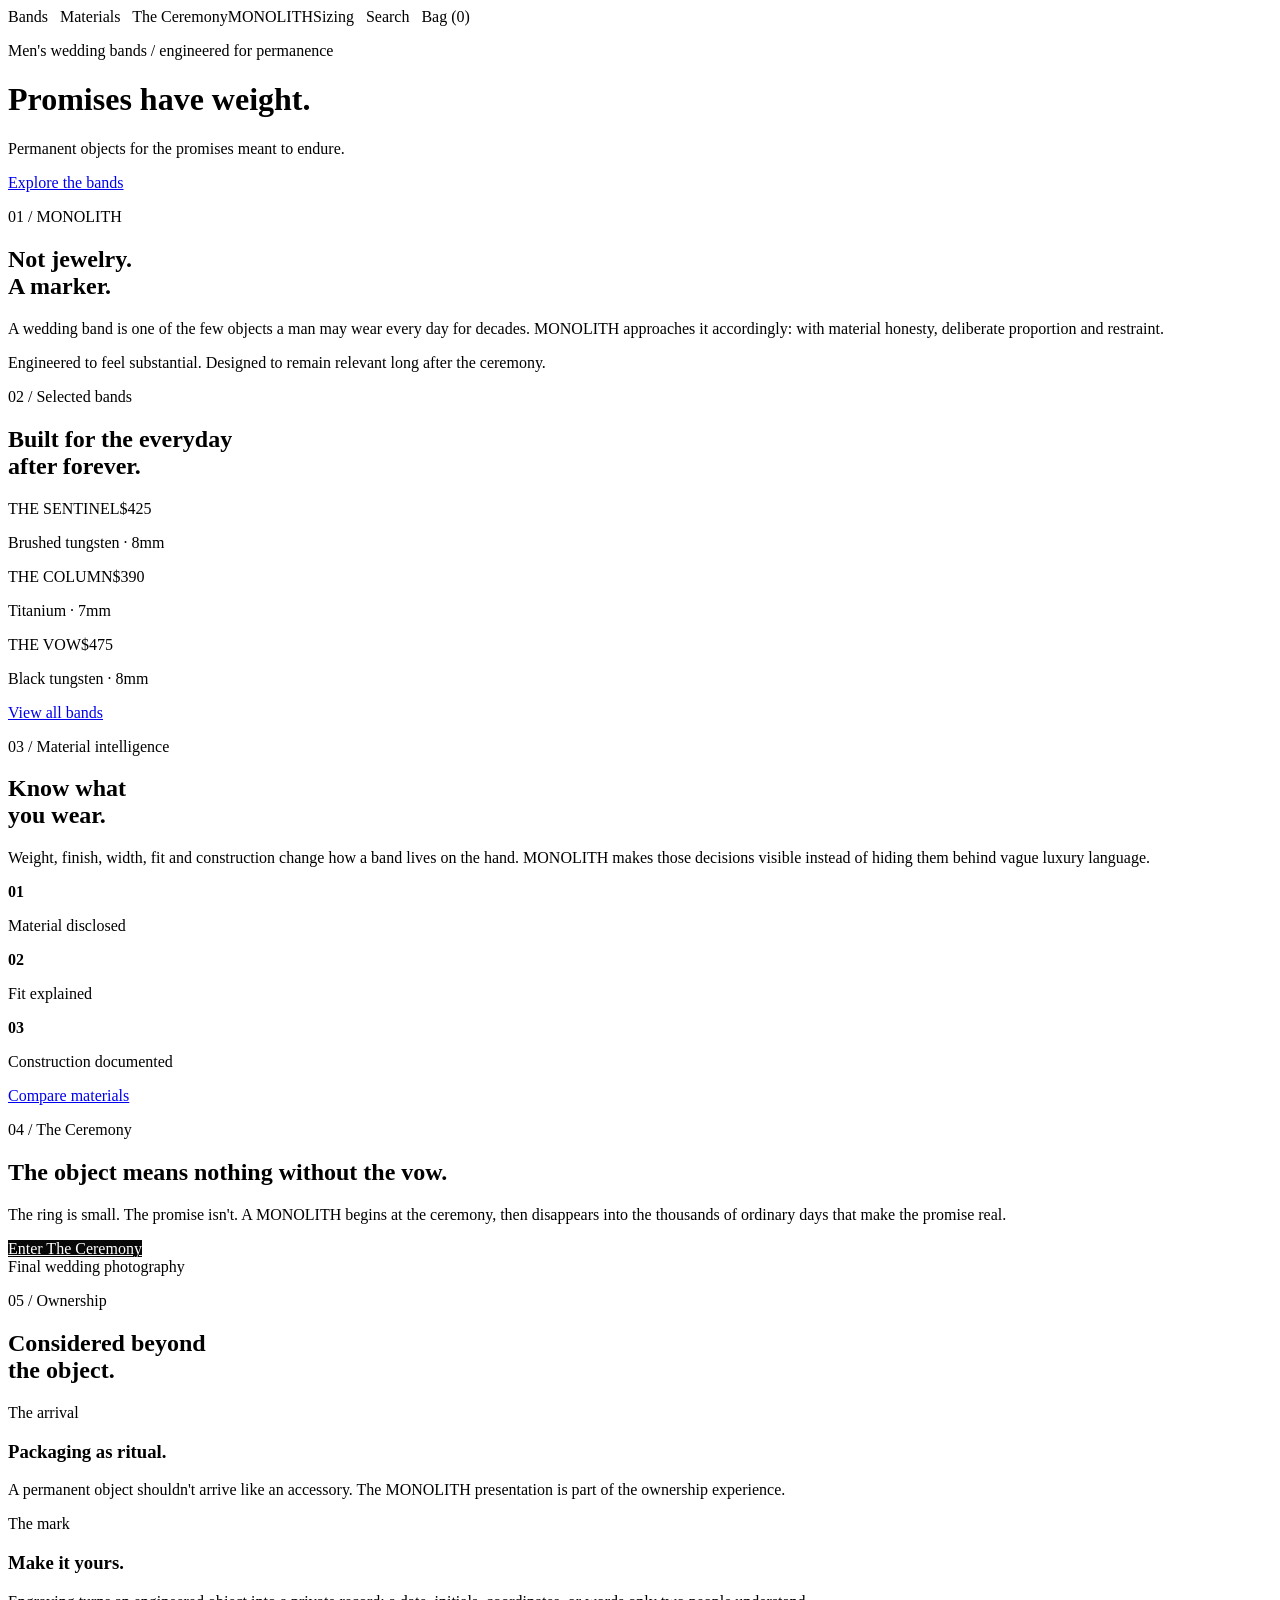
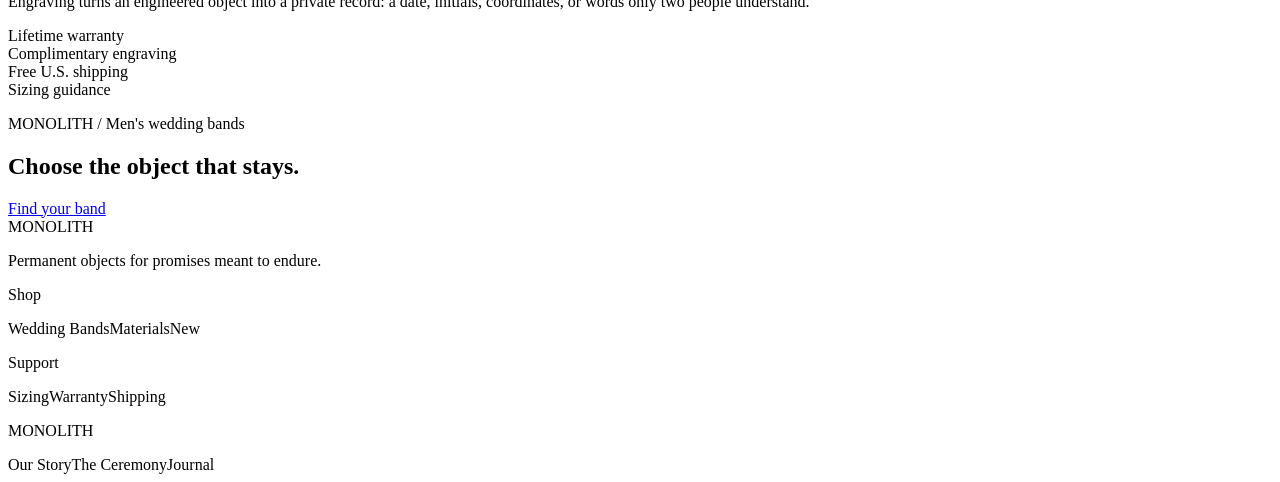
==== index.html @ 9ef0739a "Initialize MONOLITH homepage prototype" ====
<!doctype html><html><head><meta charset="utf-8"><meta name="viewport" content="width=device-width"><title>MONOLITH — Homepage v1</title><link rel="stylesheet" href="style.css"></head><body>
<nav class="nav"><span class="micro">Bands &nbsp; Materials &nbsp; The Ceremony</span><span class="brand">MONOLITH</span><span class="micro">Sizing &nbsp; Search &nbsp; Bag (0)</span></nav>
<header class="hero"><div class="shell"><p class="micro">Men's wedding bands / engineered for permanence</p><h1>Promises have weight.</h1><p class="muted">Permanent objects for the promises meant to endure.</p><a class="btn" href="#bands">Explore the bands</a></div></header>
<section class="section"><div class="shell two"><div><p class="micro">01 / MONOLITH</p><h2>Not jewelry.<br>A marker.</h2></div><div><p class="muted">A wedding band is one of the few objects a man may wear every day for decades. MONOLITH approaches it accordingly: with material honesty, deliberate proportion and restraint.</p><p class="muted">Engineered to feel substantial. Designed to remain relevant long after the ceremony.</p></div></div></section>
<section class="section" id="bands"><div class="shell"><p class="micro">02 / Selected bands</p><h2>Built for the everyday<br>after forever.</h2><div class="products"><article class="product"><div class="pic"><div class="ring" style="border-color:#56595a"></div></div><div class="meta"><span>THE SENTINEL</span><span>$425</span></div><p class="micro">Brushed tungsten · 8mm</p></article><article class="product"><div class="pic"><div class="ring" style="border-color:#777b7c"></div></div><div class="meta"><span>THE COLUMN</span><span>$390</span></div><p class="micro">Titanium · 7mm</p></article><article class="product"><div class="pic"><div class="ring" style="border-color:#292b2c"></div></div><div class="meta"><span>THE VOW</span><span>$475</span></div><p class="micro">Black tungsten · 8mm</p></article></div><a class="btn" href="#">View all bands</a></div></section>
<section class="section material"><div class="shell"><p class="micro">03 / Material intelligence</p><h2>Know what<br>you wear.</h2><p class="muted">Weight, finish, width, fit and construction change how a band lives on the hand. MONOLITH makes those decisions visible instead of hiding them behind vague luxury language.</p><div class="stats"><div class="stat"><strong>01</strong><p class="micro">Material disclosed</p></div><div class="stat"><strong>02</strong><p class="micro">Fit explained</p></div><div class="stat"><strong>03</strong><p class="micro">Construction documented</p></div></div><a class="btn" href="#">Compare materials</a></div></section>
<section class="section ceremony"><div class="shell ceremony-grid"><div><p class="micro">04 / The Ceremony</p><h2>The object means nothing without the vow.</h2><p class="muted">The ring is small. The promise isn't. A MONOLITH begins at the ceremony, then disappears into the thousands of ordinary days that make the promise real.</p><a class="btn" style="background:#080808;color:#fff" href="#">Enter The Ceremony</a></div><div class="ceremony-image"><span class="micro">Final wedding photography</span></div></div></section>
<section class="section"><div class="shell"><p class="micro">05 / Ownership</p><h2>Considered beyond<br>the object.</h2><div class="experience"><div class="exp"><p class="micro">The arrival</p><h3>Packaging as ritual.</h3><p class="muted">A permanent object shouldn't arrive like an accessory. The MONOLITH presentation is part of the ownership experience.</p></div><div class="exp"><p class="micro">The mark</p><h3>Make it yours.</h3><p class="muted">Engraving turns an engineered object into a private record: a date, initials, coordinates, or words only two people understand.</p></div></div></div></section>
<div class="trust"><div class="micro">Lifetime warranty</div><div class="micro">Complimentary engraving</div><div class="micro">Free U.S. shipping</div><div class="micro">Sizing guidance</div></div>
<section class="final"><div class="shell"><p class="micro">MONOLITH / Men's wedding bands</p><h2>Choose the object that stays.</h2><a class="btn" href="#">Find your band</a></div></section>
<footer class="footer"><div class="shell footergrid"><div><div class="brand">MONOLITH</div><p class="muted">Permanent objects for promises meant to endure.</p></div><div><p class="micro">Shop</p><a>Wedding Bands</a><a>Materials</a><a>New</a></div><div><p class="micro">Support</p><a>Sizing</a><a>Warranty</a><a>Shipping</a></div><div><p class="micro">MONOLITH</p><a>Our Story</a><a>The Ceremony</a><a>Journal</a></div></div></footer></body></html>
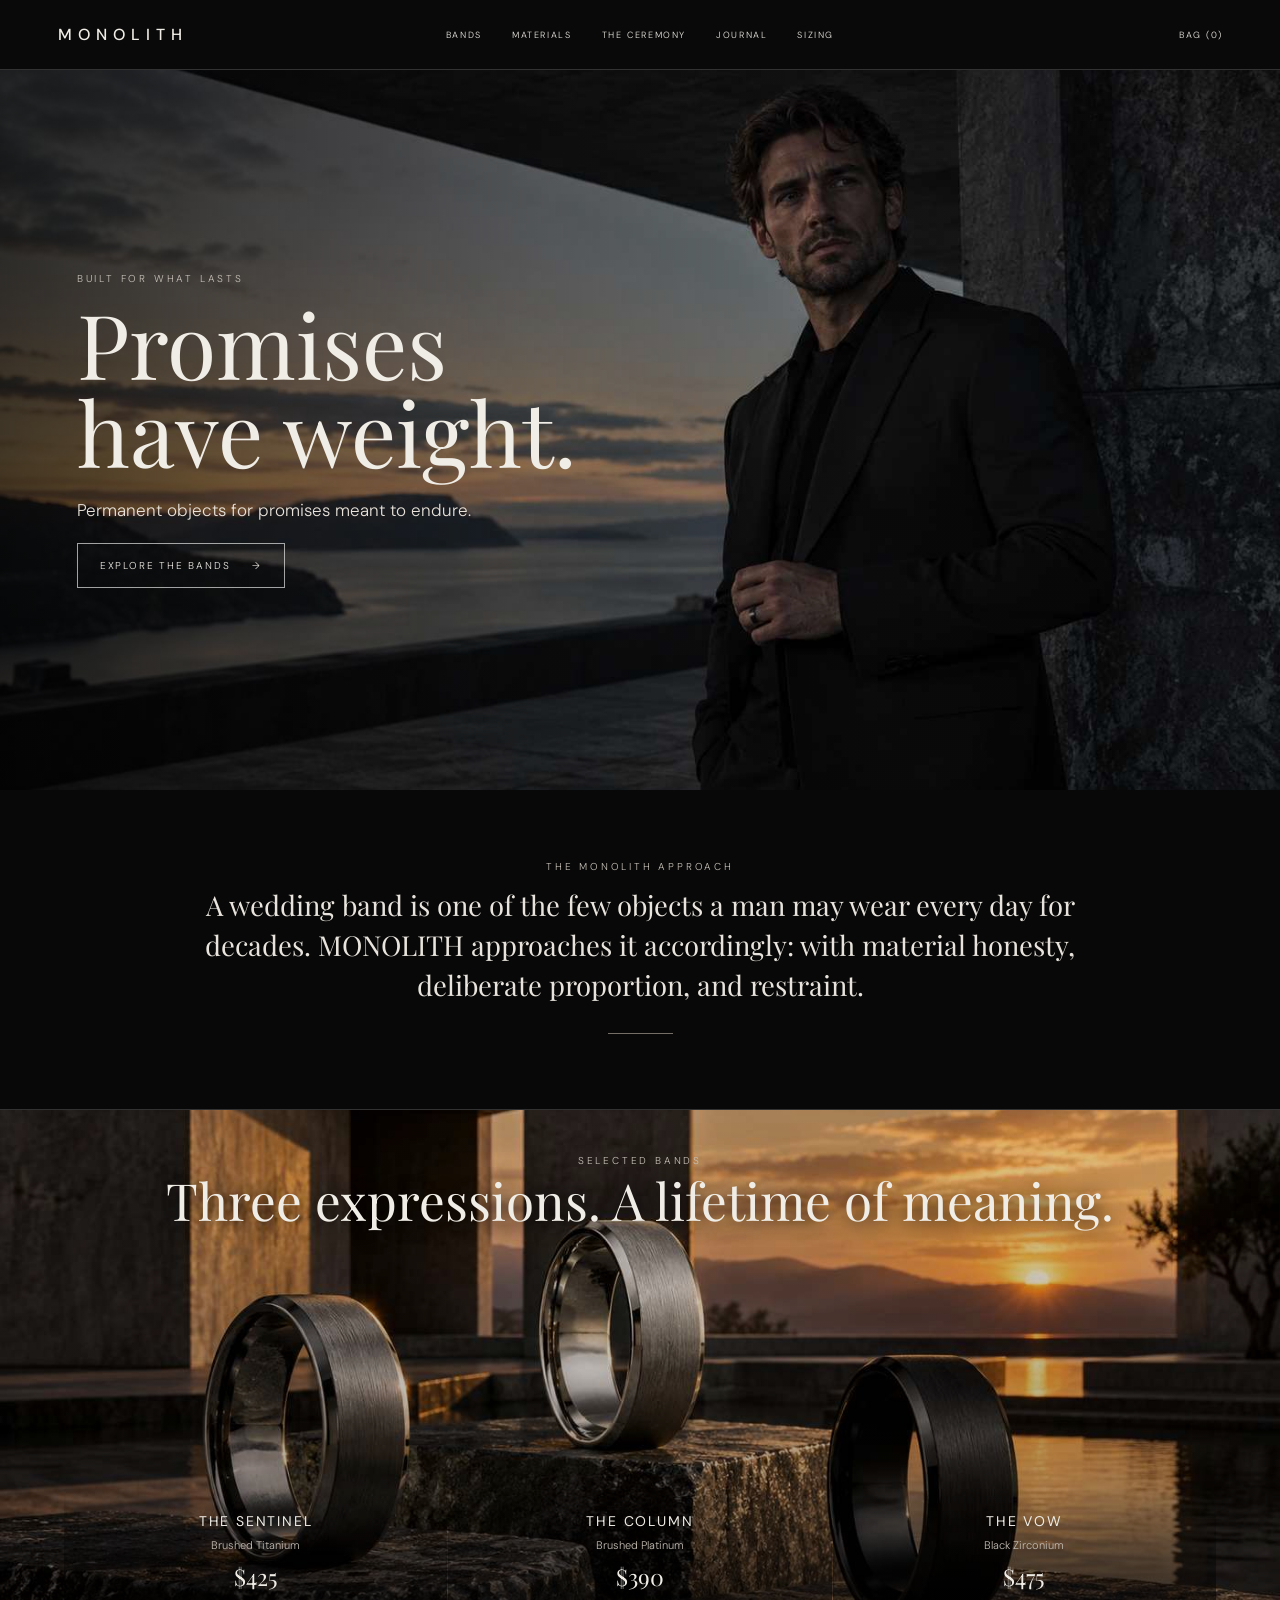
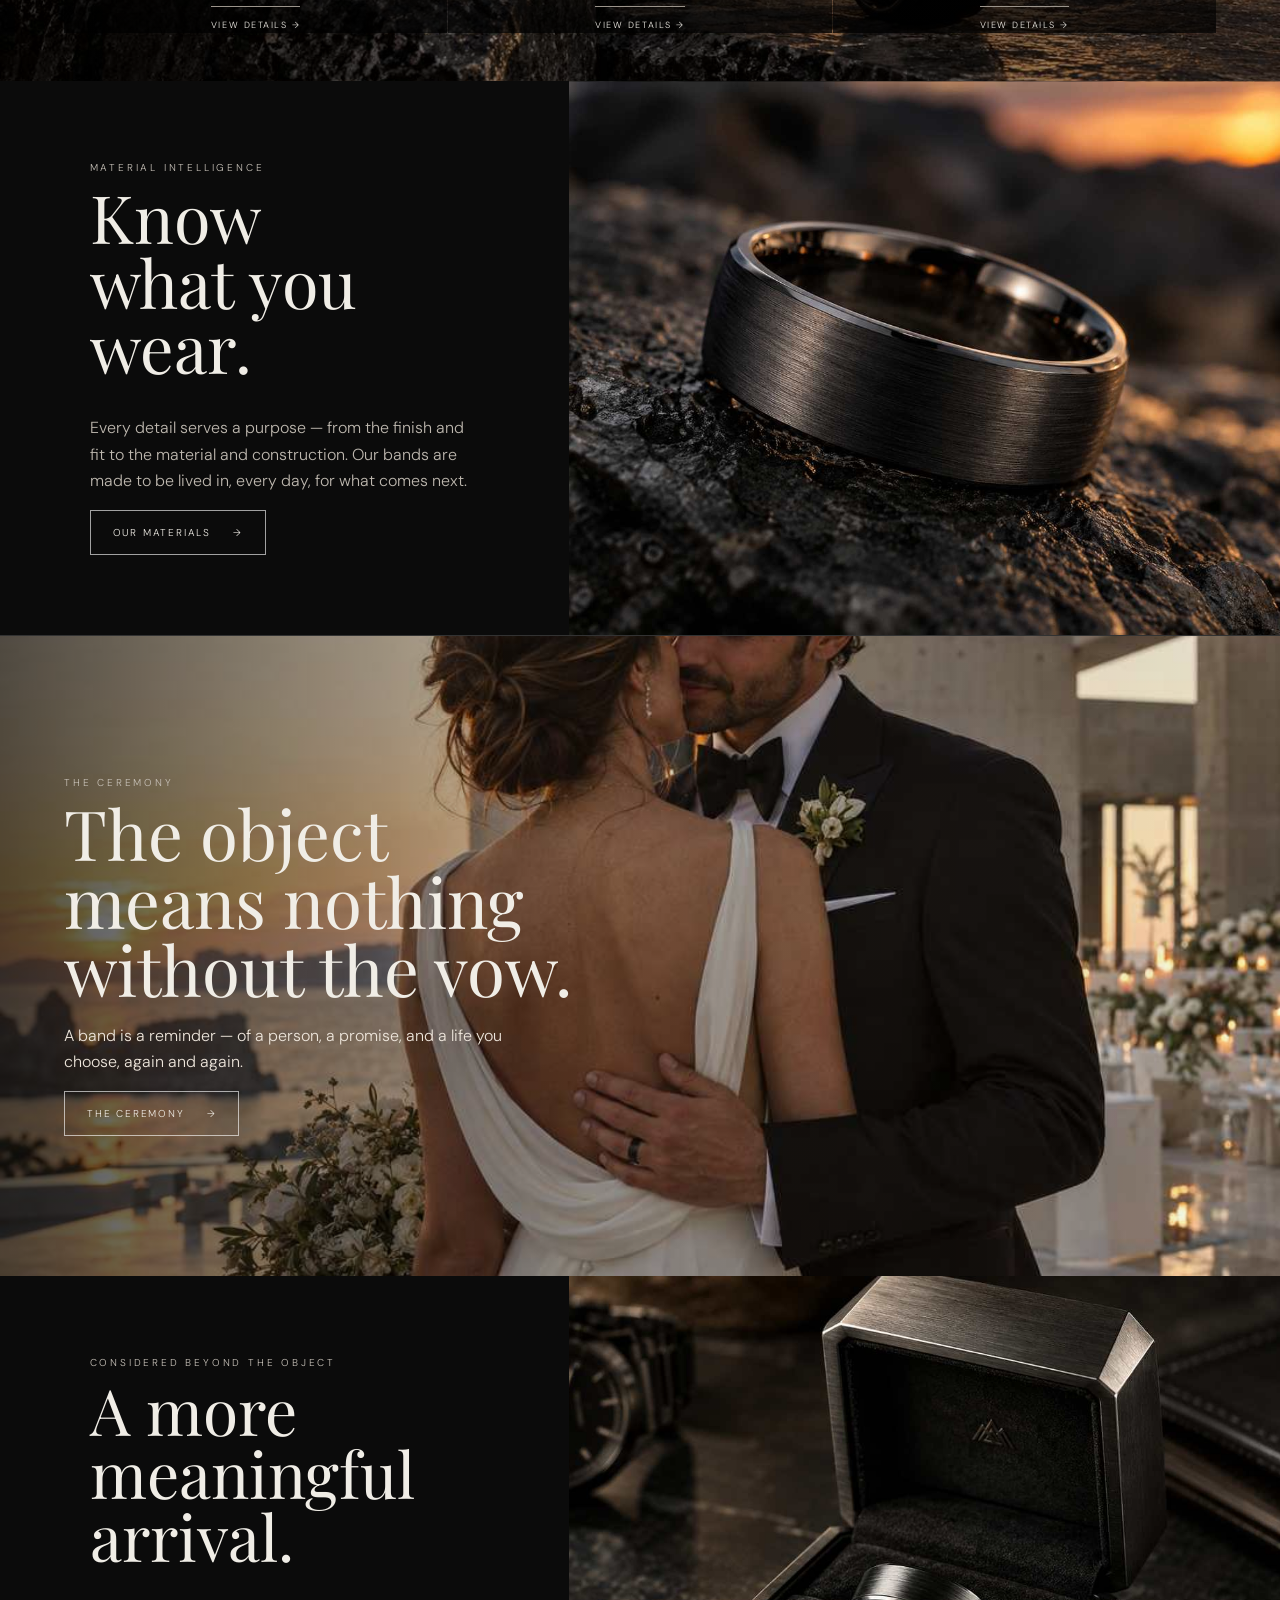
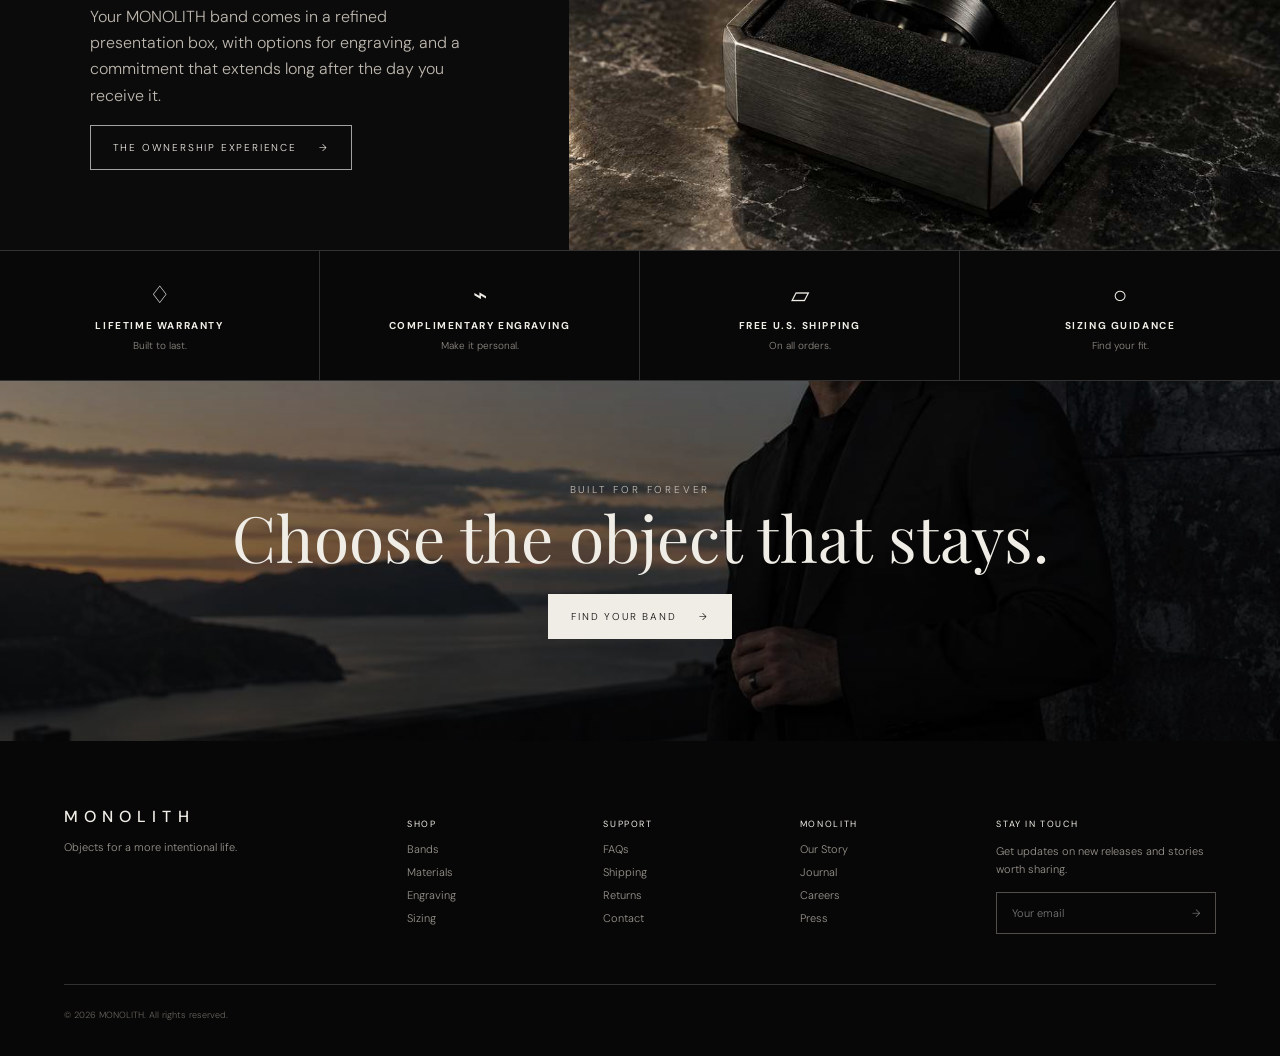
==== commit 25a1f735: "Rebuild homepage with editorial MONOLITH photography" ====
--- a/index.html
+++ b/index.html
@@ -1,11 +1,36 @@
-<!doctype html><html><head><meta charset="utf-8"><meta name="viewport" content="width=device-width"><title>MONOLITH — Homepage v1</title><link rel="stylesheet" href="style.css"></head><body>
-<nav class="nav"><span class="micro">Bands &nbsp; Materials &nbsp; The Ceremony</span><span class="brand">MONOLITH</span><span class="micro">Sizing &nbsp; Search &nbsp; Bag (0)</span></nav>
-<header class="hero"><div class="shell"><p class="micro">Men's wedding bands / engineered for permanence</p><h1>Promises have weight.</h1><p class="muted">Permanent objects for the promises meant to endure.</p><a class="btn" href="#bands">Explore the bands</a></div></header>
-<section class="section"><div class="shell two"><div><p class="micro">01 / MONOLITH</p><h2>Not jewelry.<br>A marker.</h2></div><div><p class="muted">A wedding band is one of the few objects a man may wear every day for decades. MONOLITH approaches it accordingly: with material honesty, deliberate proportion and restraint.</p><p class="muted">Engineered to feel substantial. Designed to remain relevant long after the ceremony.</p></div></div></section>
-<section class="section" id="bands"><div class="shell"><p class="micro">02 / Selected bands</p><h2>Built for the everyday<br>after forever.</h2><div class="products"><article class="product"><div class="pic"><div class="ring" style="border-color:#56595a"></div></div><div class="meta"><span>THE SENTINEL</span><span>$425</span></div><p class="micro">Brushed tungsten · 8mm</p></article><article class="product"><div class="pic"><div class="ring" style="border-color:#777b7c"></div></div><div class="meta"><span>THE COLUMN</span><span>$390</span></div><p class="micro">Titanium · 7mm</p></article><article class="product"><div class="pic"><div class="ring" style="border-color:#292b2c"></div></div><div class="meta"><span>THE VOW</span><span>$475</span></div><p class="micro">Black tungsten · 8mm</p></article></div><a class="btn" href="#">View all bands</a></div></section>
-<section class="section material"><div class="shell"><p class="micro">03 / Material intelligence</p><h2>Know what<br>you wear.</h2><p class="muted">Weight, finish, width, fit and construction change how a band lives on the hand. MONOLITH makes those decisions visible instead of hiding them behind vague luxury language.</p><div class="stats"><div class="stat"><strong>01</strong><p class="micro">Material disclosed</p></div><div class="stat"><strong>02</strong><p class="micro">Fit explained</p></div><div class="stat"><strong>03</strong><p class="micro">Construction documented</p></div></div><a class="btn" href="#">Compare materials</a></div></section>
-<section class="section ceremony"><div class="shell ceremony-grid"><div><p class="micro">04 / The Ceremony</p><h2>The object means nothing without the vow.</h2><p class="muted">The ring is small. The promise isn't. A MONOLITH begins at the ceremony, then disappears into the thousands of ordinary days that make the promise real.</p><a class="btn" style="background:#080808;color:#fff" href="#">Enter The Ceremony</a></div><div class="ceremony-image"><span class="micro">Final wedding photography</span></div></div></section>
-<section class="section"><div class="shell"><p class="micro">05 / Ownership</p><h2>Considered beyond<br>the object.</h2><div class="experience"><div class="exp"><p class="micro">The arrival</p><h3>Packaging as ritual.</h3><p class="muted">A permanent object shouldn't arrive like an accessory. The MONOLITH presentation is part of the ownership experience.</p></div><div class="exp"><p class="micro">The mark</p><h3>Make it yours.</h3><p class="muted">Engraving turns an engineered object into a private record: a date, initials, coordinates, or words only two people understand.</p></div></div></div></section>
-<div class="trust"><div class="micro">Lifetime warranty</div><div class="micro">Complimentary engraving</div><div class="micro">Free U.S. shipping</div><div class="micro">Sizing guidance</div></div>
-<section class="final"><div class="shell"><p class="micro">MONOLITH / Men's wedding bands</p><h2>Choose the object that stays.</h2><a class="btn" href="#">Find your band</a></div></section>
-<footer class="footer"><div class="shell footergrid"><div><div class="brand">MONOLITH</div><p class="muted">Permanent objects for promises meant to endure.</p></div><div><p class="micro">Shop</p><a>Wedding Bands</a><a>Materials</a><a>New</a></div><div><p class="micro">Support</p><a>Sizing</a><a>Warranty</a><a>Shipping</a></div><div><p class="micro">MONOLITH</p><a>Our Story</a><a>The Ceremony</a><a>Journal</a></div></div></footer></body></html>+<!doctype html>
+<html lang="en">
+<head>
+<meta charset="utf-8"><meta name="viewport" content="width=device-width,initial-scale=1">
+<title>MONOLITH — Men's Wedding Bands</title>
+<style>
+@import url('https://fonts.googleapis.com/css2?family=DM+Sans:wght@300;400;500&family=Playfair+Display:wght@400;500&display=swap');
+:root{--black:#080808;--coal:#111;--ivory:#f0ede6;--muted:#aaa49c;--line:rgba(255,255,255,.17);--serif:"Playfair Display",Georgia,serif;--sans:"DM Sans",Arial,sans-serif}
+*{box-sizing:border-box}html{scroll-behavior:smooth;background:var(--black)}body{margin:0;background:var(--black);color:var(--ivory);font-family:var(--sans);font-weight:300}
+a{color:inherit;text-decoration:none}img{display:block;width:100%}.shell{width:min(90vw,1320px);margin:auto}.eyebrow{font-size:10px;letter-spacing:.28em;text-transform:uppercase;color:#c8c2b9}h1,h2,h3{font-family:var(--serif);font-weight:400;line-height:.98;margin:0}p{line-height:1.65}.btn{display:inline-flex;align-items:center;gap:22px;border:1px solid rgba(255,255,255,.62);padding:15px 22px;font-size:10px;letter-spacing:.18em;text-transform:uppercase;transition:.25s}.btn:hover{background:var(--ivory);color:#111}
+.nav{height:70px;background:#090909;border-bottom:1px solid var(--line);display:grid;grid-template-columns:1fr auto 1fr;align-items:center;padding:0 4.5vw;position:relative;z-index:10}.brand{font-size:16px;letter-spacing:.38em;font-weight:500}.navlinks{display:flex;gap:30px;font-size:9px;letter-spacing:.18em;text-transform:uppercase}.navright{text-align:right;font-size:9px;letter-spacing:.16em;text-transform:uppercase}
+.hero{height:min(720px,calc(100vh - 70px));min-height:610px;position:relative;background-image:linear-gradient(90deg,rgba(0,0,0,.72) 0%,rgba(0,0,0,.28) 43%,rgba(0,0,0,.08) 68%),url("[data-uri]");background-size:cover;background-position:center 38%;display:flex;align-items:center}.hero-copy{width:min(88vw,1320px);margin:auto}.hero-copy>div{max-width:610px}.hero h1{font-size:clamp(66px,7vw,108px);margin:14px 0 24px}.hero .sub{font-size:17px;color:#e8e2da;margin-bottom:22px}
+.thesis{padding:70px 0 75px;text-align:center;border-bottom:1px solid var(--line)}.thesis p{font-family:var(--serif);font-size:clamp(21px,2.15vw,30px);line-height:1.45;max-width:880px;margin:12px auto 22px;color:#e8e4dd}.rule{width:65px;border-top:1px solid #746e67;margin:28px auto 0}
+.collection{position:relative;background-image:linear-gradient(rgba(0,0,0,.10),rgba(0,0,0,.42)),url("[data-uri]");background-size:cover;background-position:center;padding:44px 0 48px}.collection h2{text-align:center;font-size:clamp(38px,4vw,62px);margin:8px 0 265px;text-shadow:0 2px 20px #000}.products{display:grid;grid-template-columns:repeat(3,1fr);gap:1px}.product{text-align:center;padding:25px 12px 0;background:linear-gradient(0deg,rgba(0,0,0,.73),rgba(0,0,0,0))}.product h3{font-family:var(--sans);font-size:14px;letter-spacing:.13em;text-transform:uppercase}.product small{display:block;color:#c5beb5;margin:9px 0;font-size:11px}.price{font-family:var(--serif);font-size:23px}.detail{display:inline-block;border-top:1px solid #9b948b;padding-top:12px;margin-top:14px;font-size:9px;letter-spacing:.17em;text-transform:uppercase}
+.split{min-height:540px;display:grid;grid-template-columns:1fr 1.25fr;border-bottom:1px solid var(--line)}.split-copy{padding:80px 7vw;display:flex;flex-direction:column;justify-content:center;background:#0b0b0b}.split-copy h2{font-size:clamp(48px,5.2vw,78px);margin:10px 0 20px;max-width:540px}.split-copy p{color:#beb8af;max-width:480px}.split-image{background-size:cover;background-position:center}.material-img{background-image:url("[data-uri]")}
+.ceremony{min-height:640px;position:relative;background-image:linear-gradient(90deg,rgba(0,0,0,.68),rgba(0,0,0,.16) 48%,rgba(0,0,0,.02)),url("[data-uri]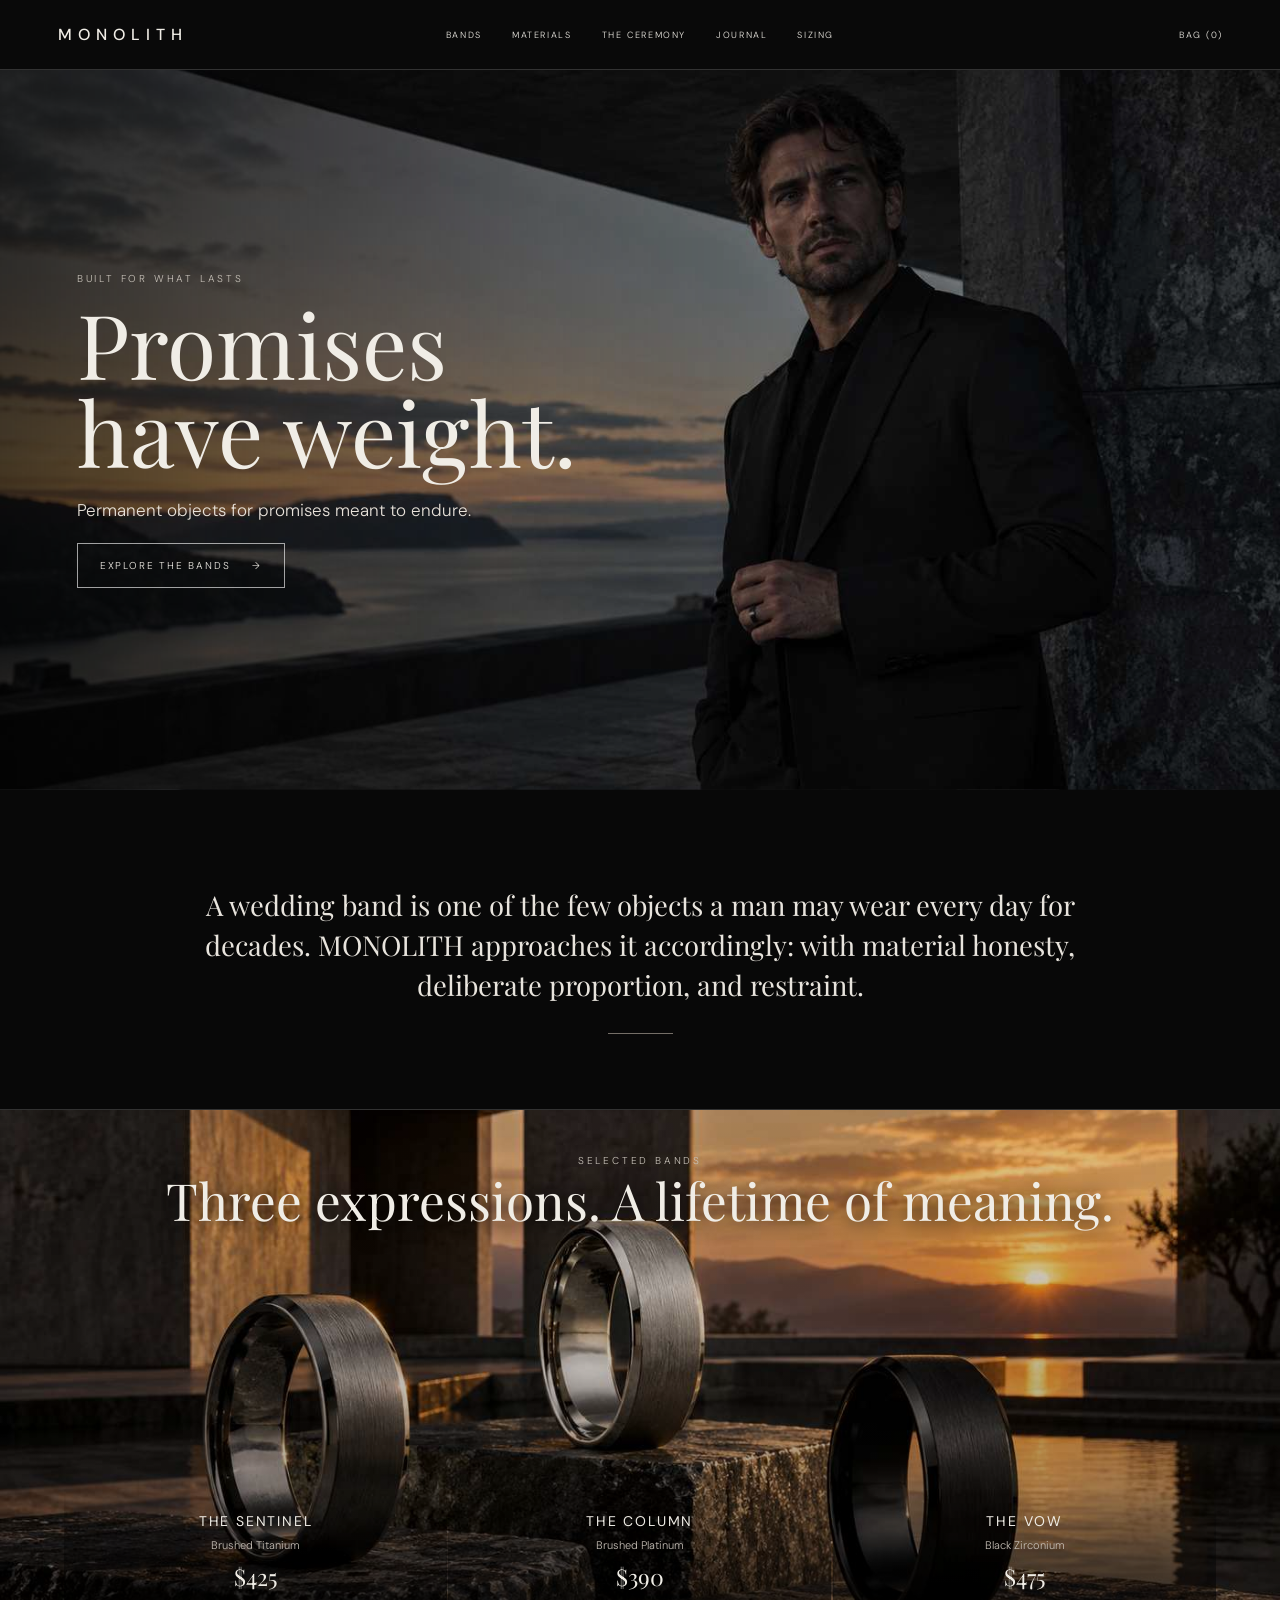
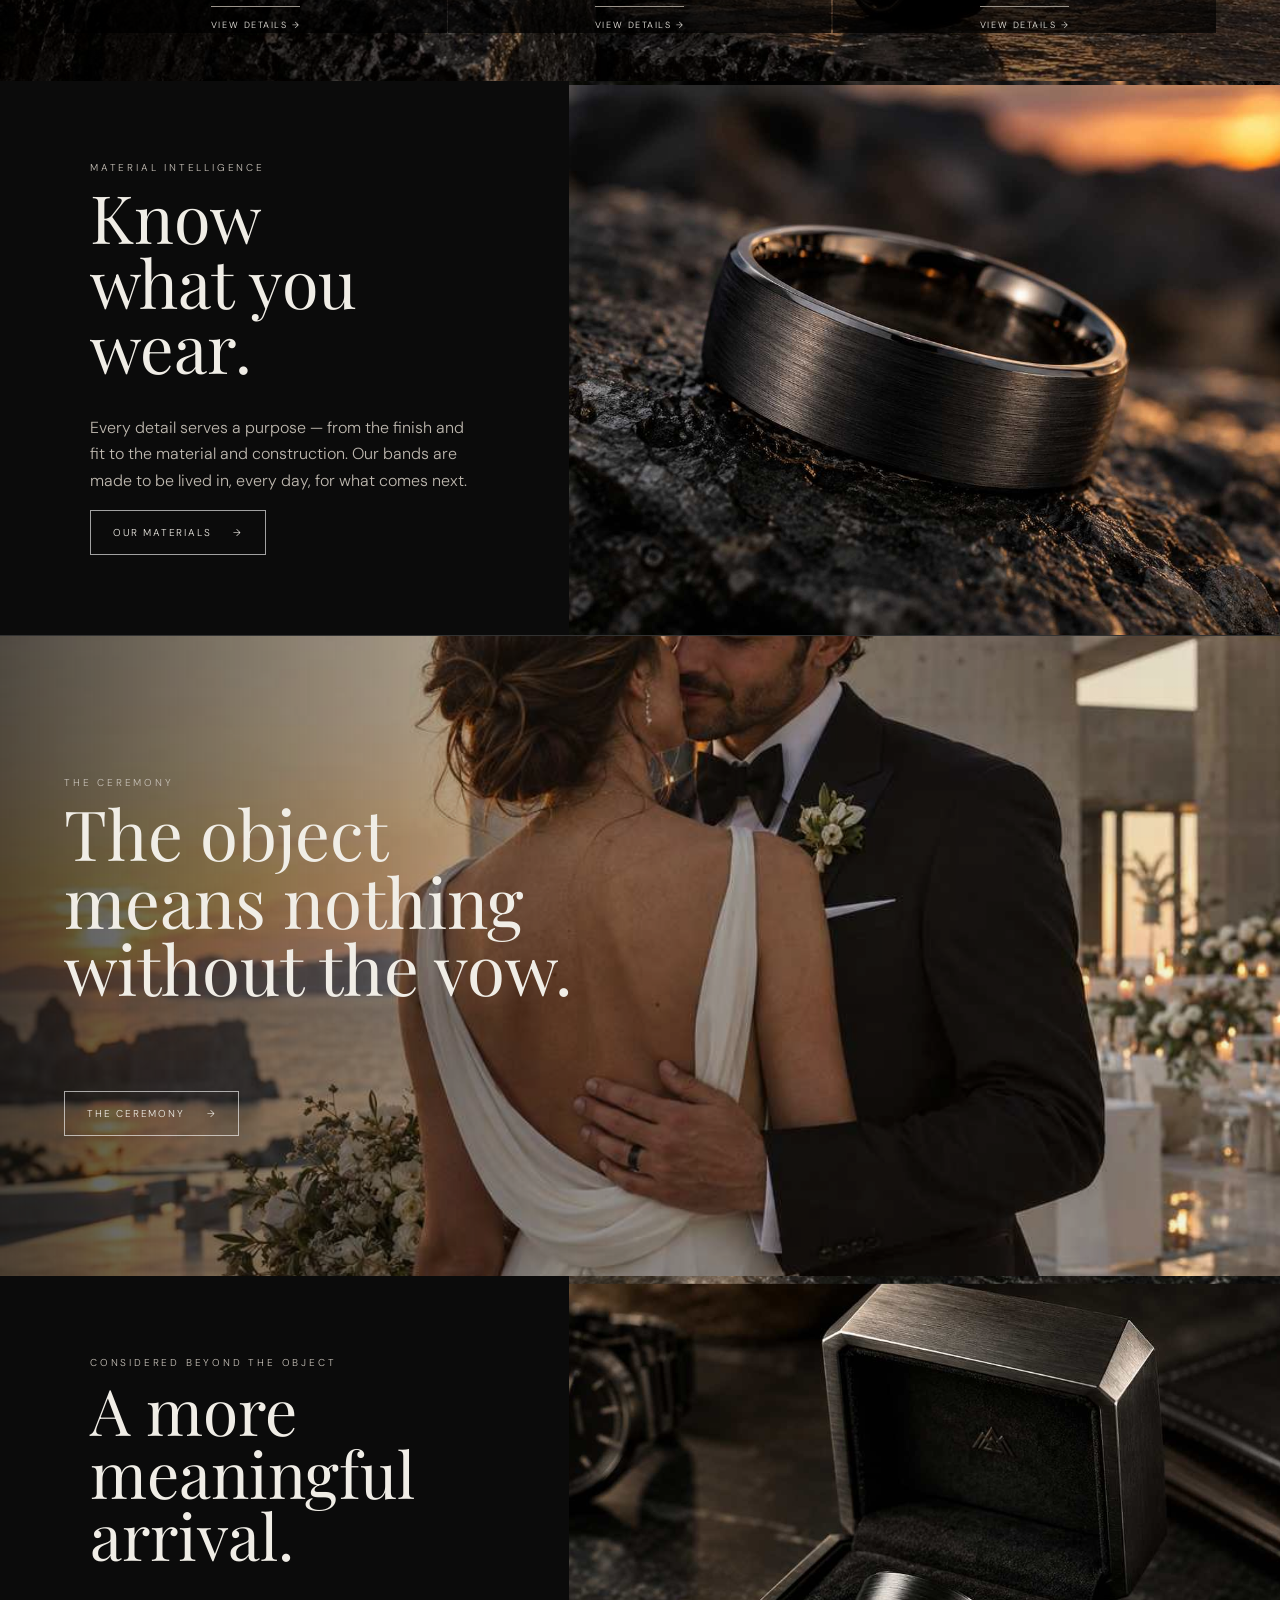
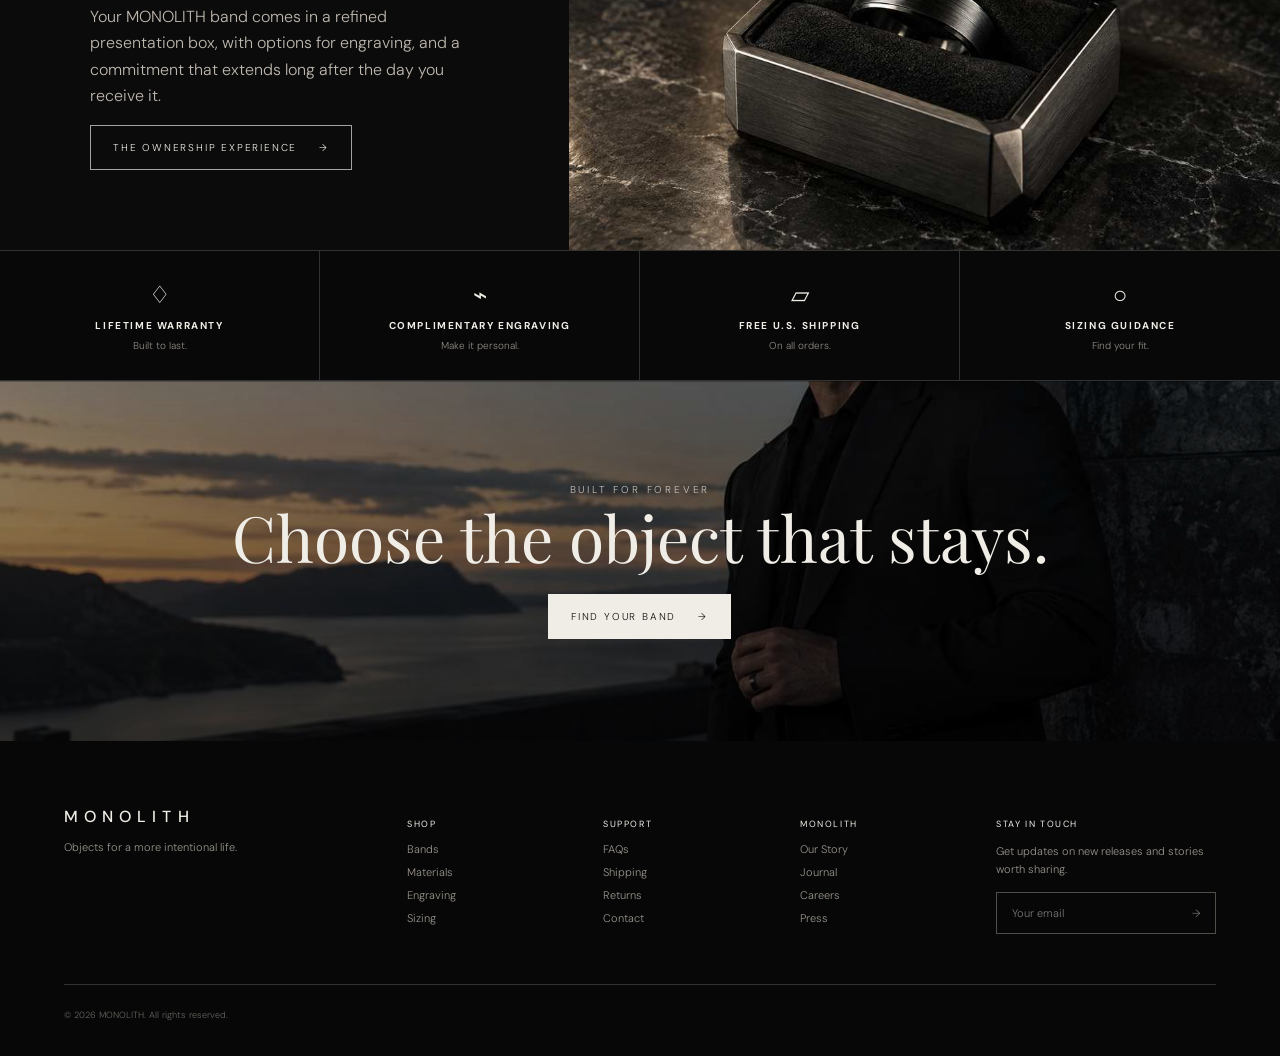
==== commit b02306ff: "Add lightweight responsive homepage motion" ====
--- a/index.html
+++ b/index.html
@@ -2,7 +2,7 @@
 <html lang="en">
 <head>
 <meta charset="utf-8"><meta name="viewport" content="width=device-width,initial-scale=1">
-<title>MONOLITH — Men's Wedding Bands</title>
+<title>MONOLITH — Men's Wedding Bands</title><script>if(!window.matchMedia('(prefers-reduced-motion: reduce)').matches){document.documentElement.classList.add('motion')}</script>
 <style>
 @import url('https://fonts.googleapis.com/css2?family=DM+Sans:wght@300;400;500&family=Playfair+Display:wght@400;500&display=swap');
 :root{--black:#080808;--coal:#111;--ivory:#f0ede6;--muted:#aaa49c;--line:rgba(255,255,255,.17);--serif:"Playfair Display",Georgia,serif;--sans:"DM Sans",Arial,sans-serif}
@@ -20,6 +20,79 @@
 footer{padding:65px 0 35px;background:#070707}.footgrid{display:grid;grid-template-columns:2fr repeat(3,1fr) 1.5fr;gap:50px}footer p,footer a{font-size:11px;color:#99948d}footer h4{font-size:9px;letter-spacing:.18em;text-transform:uppercase;font-weight:400}footer a{display:block;margin:9px 0}.newsletter{border:1px solid #514e49;padding:13px 15px;margin-top:14px;display:flex;justify-content:space-between;color:#777;font-size:11px}.copyright{border-top:1px solid var(--line);margin-top:50px;padding-top:24px;color:#69655f;font-size:9px}
 @media(max-width:850px){.nav{grid-template-columns:1fr auto}.navlinks{display:none}.hero{min-height:670px;background-position:62% center}.hero h1{font-size:64px;max-width:6ch}.products{grid-template-columns:1fr}.collection h2{margin-bottom:300px}.product{background:rgba(0,0,0,.66);padding:22px;margin:1px 0}.split{grid-template-columns:1fr}.split-image{min-height:430px;order:-1}.ceremony{background-position:62% center}.trust{grid-template-columns:1fr 1fr}.footgrid{grid-template-columns:1fr 1fr}}
 @media(max-width:520px){.navright{display:none}.hero{background-position:67% center}.hero-copy{padding-top:180px;align-self:flex-end;padding-bottom:45px}.hero h1{font-size:52px}.thesis{padding:55px 7vw}.collection h2{font-size:38px;margin-bottom:280px}.split-copy{padding:60px 7vw}.ceremony{min-height:620px;background-position:65% center}.ceremony .content{padding-top:180px}.trust{grid-template-columns:1fr}.trust-item{border-right:0;border-bottom:1px solid var(--line)}.footgrid{grid-template-columns:1fr}}
+
+/* --- Homepage motion layer: isolated + removable --- */
+.motion .nav{
+  position:sticky;top:0;
+  transition:background-color .35s ease,border-color .35s ease,box-shadow .35s ease;
+  backdrop-filter:blur(0);
+}
+.motion .nav.is-scrolled{
+  background:rgba(8,8,8,.90);
+  border-bottom-color:rgba(255,255,255,.12);
+  box-shadow:0 8px 28px rgba(0,0,0,.16);
+  backdrop-filter:blur(14px);
+}
+.motion .hero .eyebrow,
+.motion .hero h1,
+.motion .hero .sub,
+.motion .hero .btn{
+  opacity:0;
+  transform:translateY(24px);
+}
+.motion body.is-loaded .hero .eyebrow{animation:monoIntro .75s cubic-bezier(.22,1,.36,1) .10s forwards}
+.motion body.is-loaded .hero h1{animation:monoIntro .95s cubic-bezier(.22,1,.36,1) .22s forwards}
+.motion body.is-loaded .hero .sub{animation:monoIntro .80s cubic-bezier(.22,1,.36,1) .38s forwards}
+.motion body.is-loaded .hero .btn{animation:monoIntro .80s cubic-bezier(.22,1,.36,1) .50s forwards}
+@keyframes monoIntro{to{opacity:1;transform:translateY(0)}}
+
+.motion .reveal{
+  opacity:0;
+  transform:translateY(28px);
+  transition:
+    opacity .85s cubic-bezier(.22,1,.36,1),
+    transform .85s cubic-bezier(.22,1,.36,1);
+  transition-delay:var(--reveal-delay,0ms);
+  will-change:opacity,transform;
+}
+.motion .reveal.is-visible{
+  opacity:1;
+  transform:translateY(0);
+}
+.motion .product.reveal{transform:translateY(18px)}
+.motion .product.reveal.is-visible{transform:translateY(0)}
+.motion .split-image,
+.motion .ceremony,
+.motion .final{
+  background-position-x:center;
+  transition:filter .6s ease;
+}
+.motion .btn{transition:background-color .25s ease,color .25s ease,border-color .25s ease,transform .25s cubic-bezier(.22,1,.36,1)}
+.motion .btn:hover{transform:translateY(-2px)}
+.motion .detail{transition:opacity .25s ease,letter-spacing .25s ease}
+.motion .detail:hover{opacity:.72;letter-spacing:.2em}
+
+@media(min-width:851px){
+  .motion .hero{background-position:center calc(38% + var(--parallax,0px))}
+  .motion .material-img{background-position:center calc(50% + var(--parallax,0px))}
+  .motion .ceremony{background-position:center calc(50% + var(--parallax,0px))}
+  .motion .ownership .split-image{background-position:center calc(50% + var(--parallax,0px))}
+  .motion .final{background-position:center calc(68% + var(--parallax,0px))}
+}
+@media(max-width:850px){
+  .motion .reveal{transform:translateY(14px);transition-duration:.68s}
+  .motion .hero .eyebrow,
+  .motion .hero h1,
+  .motion .hero .sub,
+  .motion .hero .btn{transform:translateY(14px)}
+}
+@media(prefers-reduced-motion:reduce){
+  html{scroll-behavior:auto}
+  .reveal,.hero .eyebrow,.hero h1,.hero .sub,.hero .btn{
+    opacity:1!important;transform:none!important;animation:none!important;transition:none!important
+  }
+}
+
 </style>
 </head>
 <body>
@@ -33,4 +106,78 @@
 <section class="trust"><div class="trust-item"><div class="icon">♢</div><strong>Lifetime warranty</strong><span>Built to last.</span></div><div class="trust-item"><div class="icon">⌁</div><strong>Complimentary engraving</strong><span>Make it personal.</span></div><div class="trust-item"><div class="icon">▱</div><strong>Free U.S. shipping</strong><span>On all orders.</span></div><div class="trust-item"><div class="icon">○</div><strong>Sizing guidance</strong><span>Find your fit.</span></div></section>
 <section class="final"><div class="shell"><div class="eyebrow">Built for forever</div><h2>Choose the object that stays.</h2><a class="btn" href="#bands">Find your band <span>→</span></a></div></section>
 <footer><div class="shell"><div class="footgrid"><div><div class="brand">MONOLITH</div><p>Objects for a more intentional life.</p></div><div><h4>Shop</h4><a href="#">Bands</a><a href="#">Materials</a><a href="#">Engraving</a><a href="#">Sizing</a></div><div><h4>Support</h4><a href="#">FAQs</a><a href="#">Shipping</a><a href="#">Returns</a><a href="#">Contact</a></div><div><h4>MONOLITH</h4><a href="#">Our Story</a><a href="#">Journal</a><a href="#">Careers</a><a href="#">Press</a></div><div><h4>Stay in touch</h4><p>Get updates on new releases and stories worth sharing.</p><div class="newsletter"><span>Your email</span><span>→</span></div></div></div><div class="copyright">© 2026 MONOLITH. All rights reserved.</div></div></footer>
+
+<script>
+(() => {
+  if (!document.documentElement.classList.contains('motion')) return;
+
+  const revealGroups = [
+    ['.thesis .eyebrow, .thesis p, .thesis .rule', 90],
+    ['.collection > .shell > .eyebrow, .collection > .shell > h2', 90],
+    ['.products .product', 110],
+    ['.split-copy > *', 85],
+    ['.ceremony .content > div > *', 90],
+    ['.trust-item', 80],
+    ['.final .shell > *', 90],
+    ['footer .footgrid > *', 70]
+  ];
+
+  revealGroups.forEach(([selector, step]) => {
+    document.querySelectorAll(selector).forEach((el, i) => {
+      el.classList.add('reveal');
+      el.style.setProperty('--reveal-delay', Math.min(i * step, 320) + 'ms');
+    });
+  });
+
+  const observer = new IntersectionObserver((entries) => {
+    entries.forEach((entry) => {
+      if (entry.isIntersecting) {
+        entry.target.classList.add('is-visible');
+        observer.unobserve(entry.target);
+      }
+    });
+  }, { threshold: 0.12, rootMargin: '0px 0px -7% 0px' });
+
+  document.querySelectorAll('.reveal').forEach((el) => observer.observe(el));
+
+  requestAnimationFrame(() => document.body.classList.add('is-loaded'));
+
+  const nav = document.querySelector('.nav');
+  const parallaxTargets = [...document.querySelectorAll('.hero, .material-img, .ceremony, .ownership .split-image, .final')];
+  const desktopMotion = window.matchMedia('(min-width: 851px)');
+  let ticking = false;
+
+  const updateMotion = () => {
+    const y = window.scrollY;
+    nav?.classList.toggle('is-scrolled', y > 18);
+
+    if (desktopMotion.matches) {
+      const vh = window.innerHeight || 800;
+      parallaxTargets.forEach((el) => {
+        const r = el.getBoundingClientRect();
+        if (r.bottom > 0 && r.top < vh) {
+          const progress = (vh - r.top) / (vh + r.height);
+          const shift = (progress - .5) * 18;
+          el.style.setProperty('--parallax', shift.toFixed(1) + 'px');
+        }
+      });
+    } else {
+      parallaxTargets.forEach((el) => el.style.removeProperty('--parallax'));
+    }
+    ticking = false;
+  };
+
+  const onScroll = () => {
+    if (!ticking) {
+      requestAnimationFrame(updateMotion);
+      ticking = true;
+    }
+  };
+
+  window.addEventListener('scroll', onScroll, { passive: true });
+  window.addEventListener('resize', onScroll, { passive: true });
+  updateMotion();
+})();
+</script>
+
 </body></html>
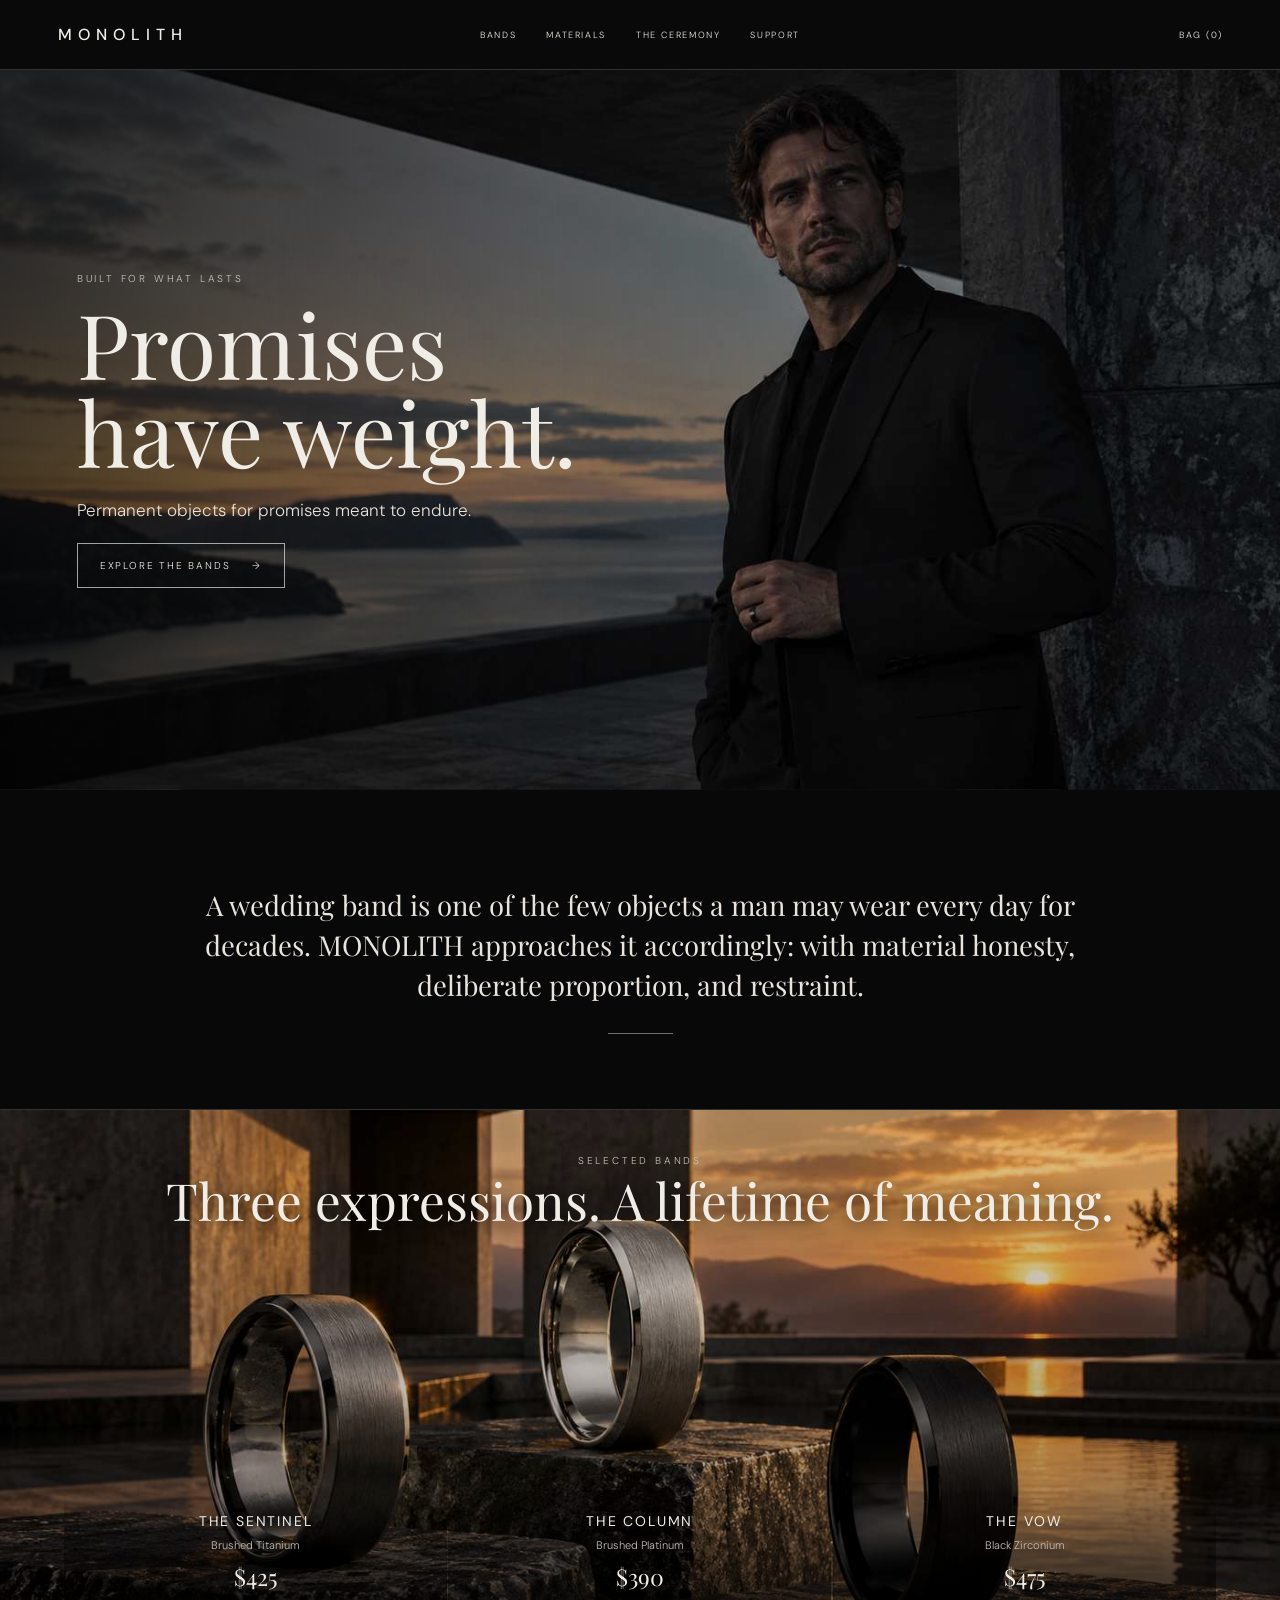
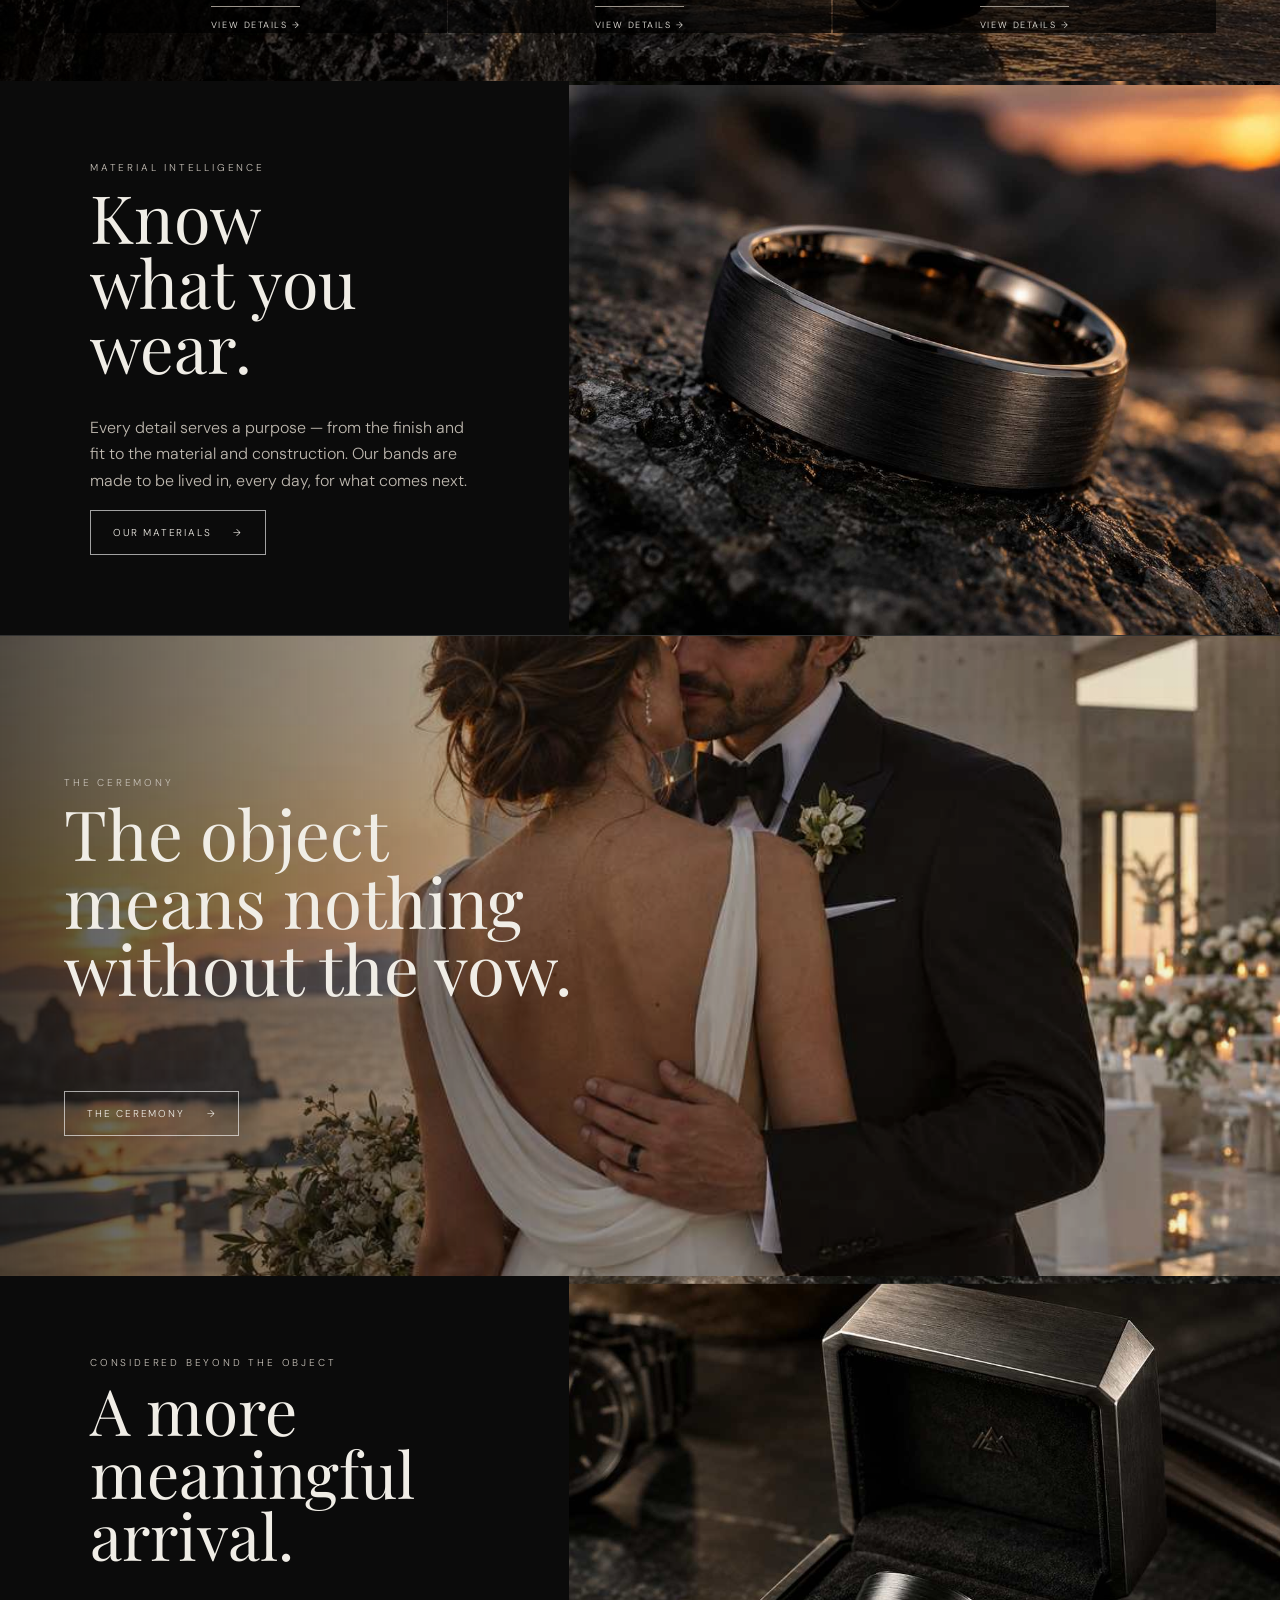
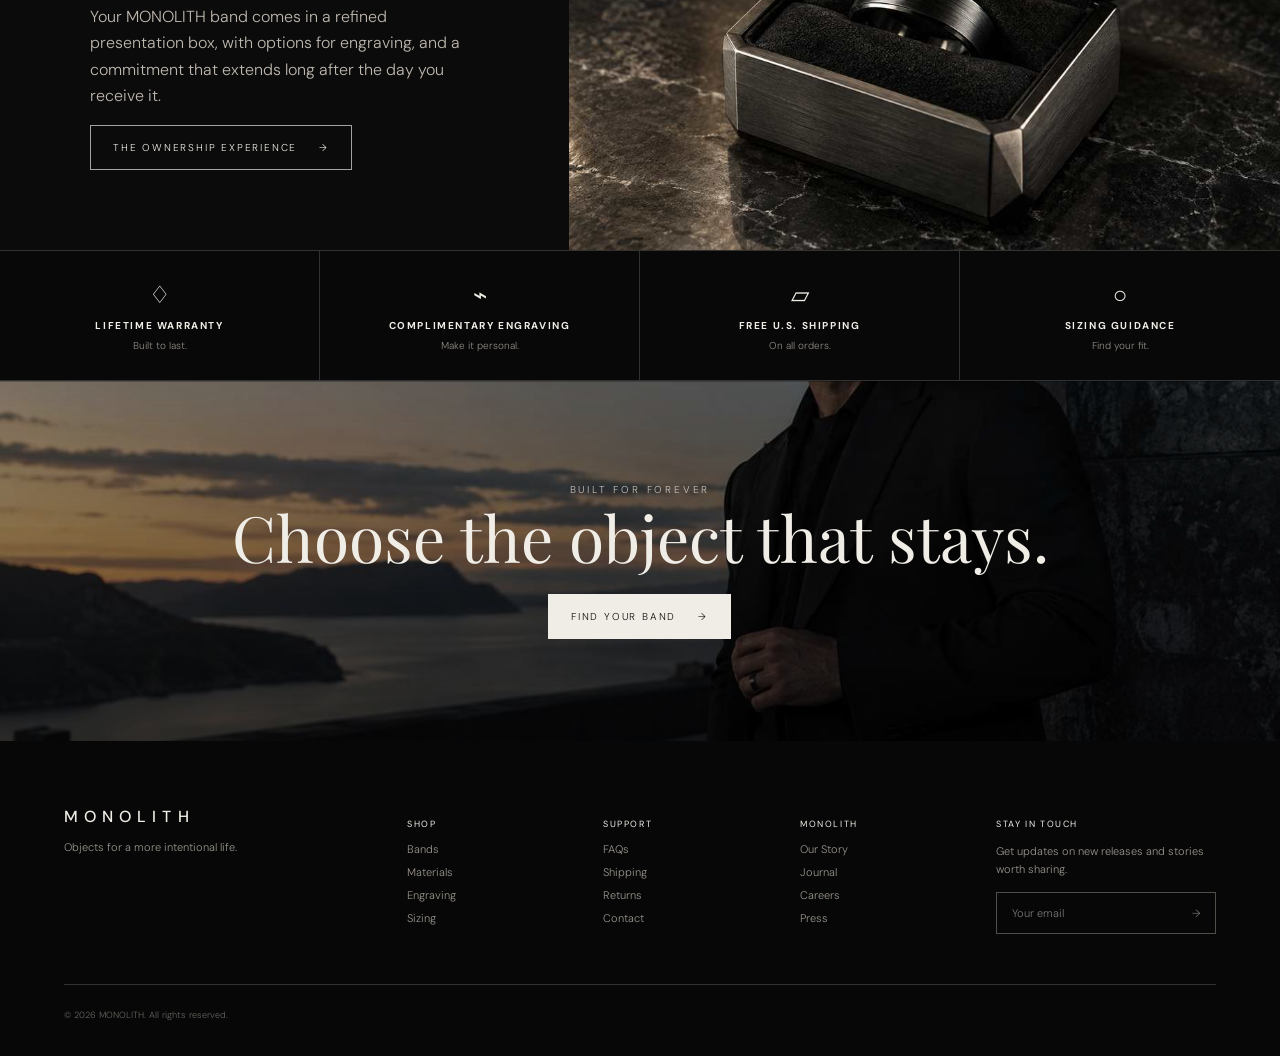
==== commit cd963ba5: "Connect homepage navigation to support and checkout previews" ====
--- a/index.html
+++ b/index.html
@@ -96,7 +96,7 @@
 </style>
 </head>
 <body>
-<nav class="nav"><div class="brand">MONOLITH</div><div class="navlinks"><a href="#bands">Bands</a><a href="#materials">Materials</a><a href="#ceremony">The Ceremony</a><a href="#">Journal</a><a href="#">Sizing</a></div><div class="navright">Bag (0)</div></nav>
+<nav class="nav"><a class="brand" href="index.html" aria-label="MONOLITH home">MONOLITH</a><div class="navlinks"><a href="#bands">Bands</a><a href="#materials">Materials</a><a href="#ceremony">The Ceremony</a><a href="contact.html">Support</a></div><a class="navright" href="checkout.html">Bag (0)</a></nav>
 <header class="hero"><div class="hero-copy"><div><div class="eyebrow">Built for what lasts</div><h1>Promises<br>have weight.</h1><div class="sub">Permanent objects for promises meant to endure.</div><a class="btn" href="#bands">Explore the bands <span>→</span></a></div></div></header>
 <section class="thesis"><div class="eyebrow">The MONOLITH approach</div><p>A wedding band is one of the few objects a man may wear every day for decades. MONOLITH approaches it accordingly: with material honesty, deliberate proportion, and restraint.</p><div class="rule"></div></section>
 <section class="collection" id="bands"><div class="shell"><div class="eyebrow" style="text-align:center">Selected bands</div><h2>Three expressions. A lifetime of meaning.</h2><div class="products"><article class="product"><h3>The Sentinel</h3><small>Brushed Titanium</small><div class="price">$425</div><a class="detail" href="#">View details →</a></article><article class="product"><h3>The Column</h3><small>Brushed Platinum</small><div class="price">$390</div><a class="detail" href="#">View details →</a></article><article class="product"><h3>The Vow</h3><small>Black Zirconium</small><div class="price">$475</div><a class="detail" href="#">View details →</a></article></div></div></section>
@@ -105,7 +105,7 @@
 <section class="split ownership"><div class="split-copy"><div class="eyebrow">Considered beyond the object</div><h2>A more meaningful arrival.</h2><p>Your MONOLITH band comes in a refined presentation box, with options for engraving, and a commitment that extends long after the day you receive it.</p><div><a class="btn" href="#">The ownership experience <span>→</span></a></div></div><div class="split-image"></div></section>
 <section class="trust"><div class="trust-item"><div class="icon">♢</div><strong>Lifetime warranty</strong><span>Built to last.</span></div><div class="trust-item"><div class="icon">⌁</div><strong>Complimentary engraving</strong><span>Make it personal.</span></div><div class="trust-item"><div class="icon">▱</div><strong>Free U.S. shipping</strong><span>On all orders.</span></div><div class="trust-item"><div class="icon">○</div><strong>Sizing guidance</strong><span>Find your fit.</span></div></section>
 <section class="final"><div class="shell"><div class="eyebrow">Built for forever</div><h2>Choose the object that stays.</h2><a class="btn" href="#bands">Find your band <span>→</span></a></div></section>
-<footer><div class="shell"><div class="footgrid"><div><div class="brand">MONOLITH</div><p>Objects for a more intentional life.</p></div><div><h4>Shop</h4><a href="#">Bands</a><a href="#">Materials</a><a href="#">Engraving</a><a href="#">Sizing</a></div><div><h4>Support</h4><a href="#">FAQs</a><a href="#">Shipping</a><a href="#">Returns</a><a href="#">Contact</a></div><div><h4>MONOLITH</h4><a href="#">Our Story</a><a href="#">Journal</a><a href="#">Careers</a><a href="#">Press</a></div><div><h4>Stay in touch</h4><p>Get updates on new releases and stories worth sharing.</p><div class="newsletter"><span>Your email</span><span>→</span></div></div></div><div class="copyright">© 2026 MONOLITH. All rights reserved.</div></div></footer>
+<footer><div class="shell"><div class="footgrid"><div><div class="brand">MONOLITH</div><p>Objects for a more intentional life.</p></div><div><h4>Shop</h4><a href="#">Bands</a><a href="#">Materials</a><a href="#">Engraving</a><a href="#">Sizing</a></div><div><h4>Support</h4><a href="#">FAQs</a><a href="#">Shipping</a><a href="#">Returns</a><a href="contact.html">Contact</a></div><div><h4>MONOLITH</h4><a href="#">Our Story</a><a href="#">Journal</a><a href="#">Careers</a><a href="#">Press</a></div><div><h4>Stay in touch</h4><p>Get updates on new releases and stories worth sharing.</p><div class="newsletter"><span>Your email</span><span>→</span></div></div></div><div class="copyright">© 2026 MONOLITH. All rights reserved.</div></div></footer>
 
 <script>
 (() => {
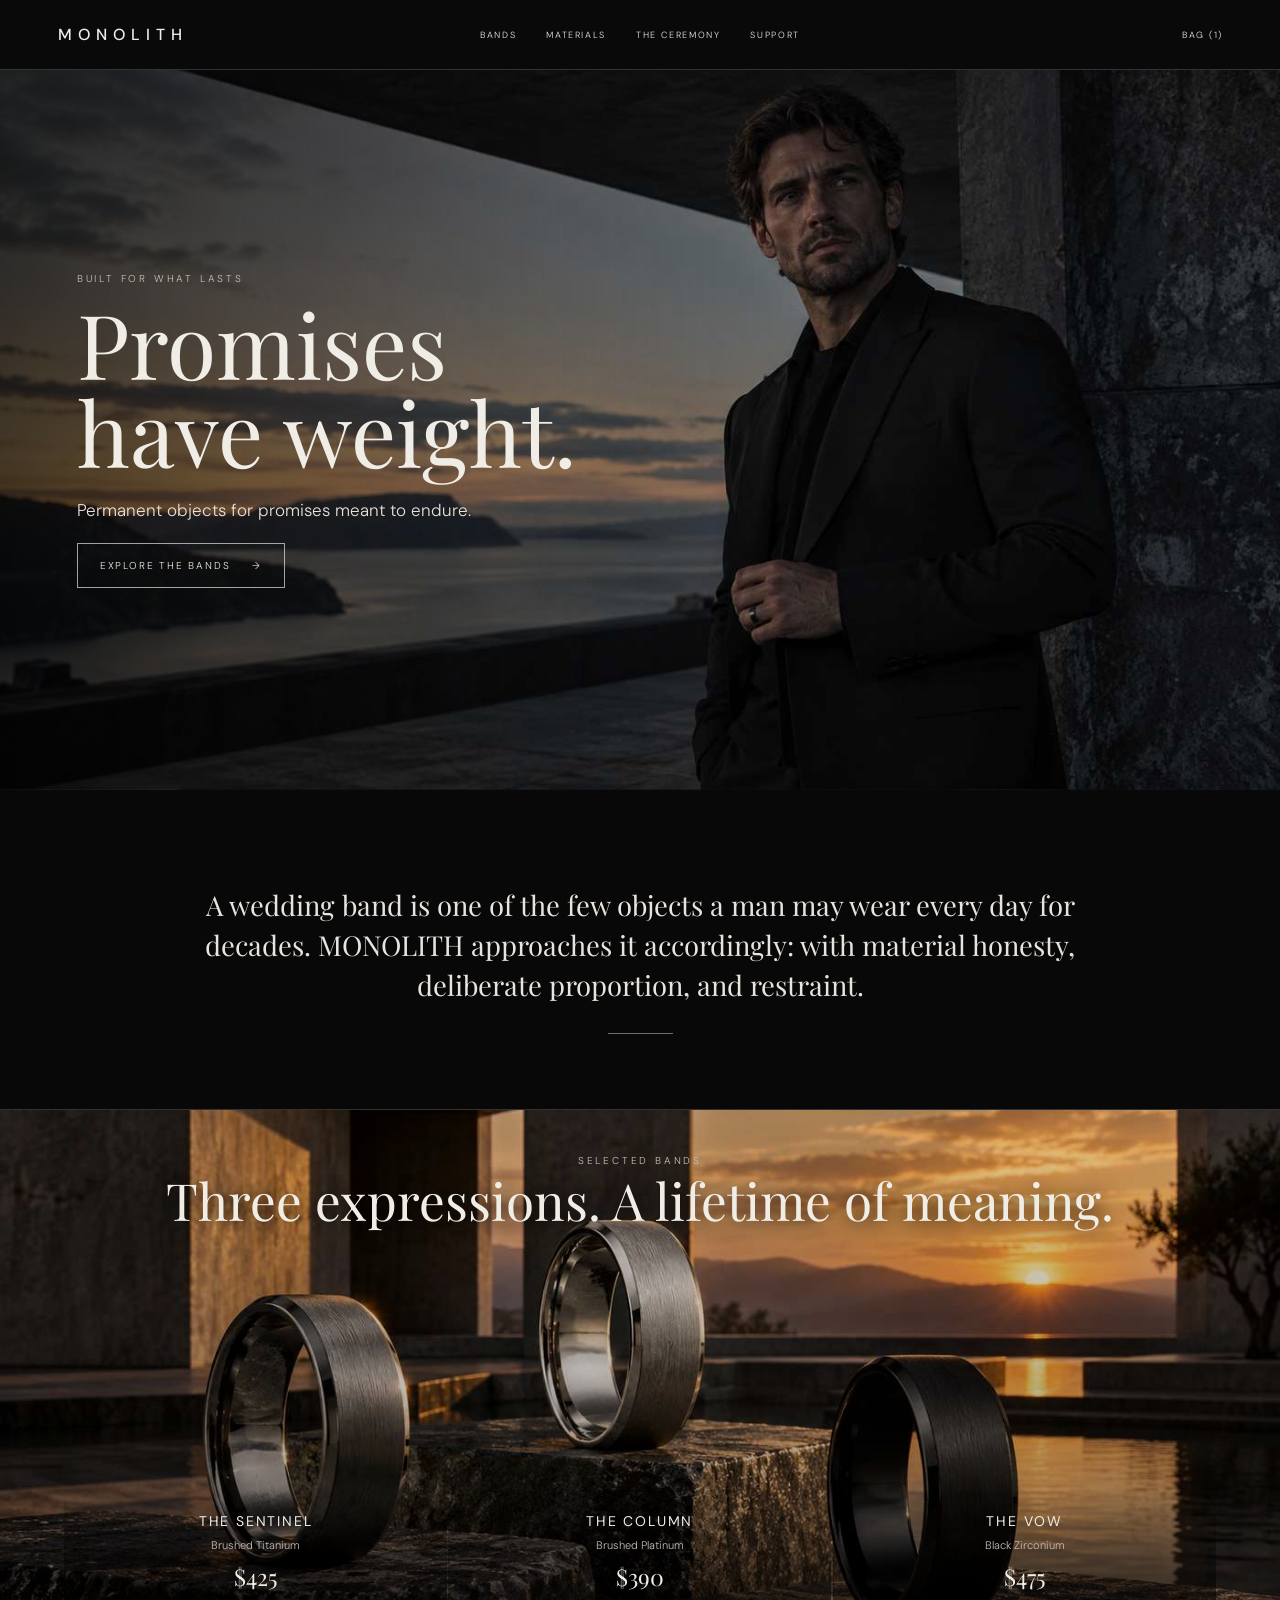
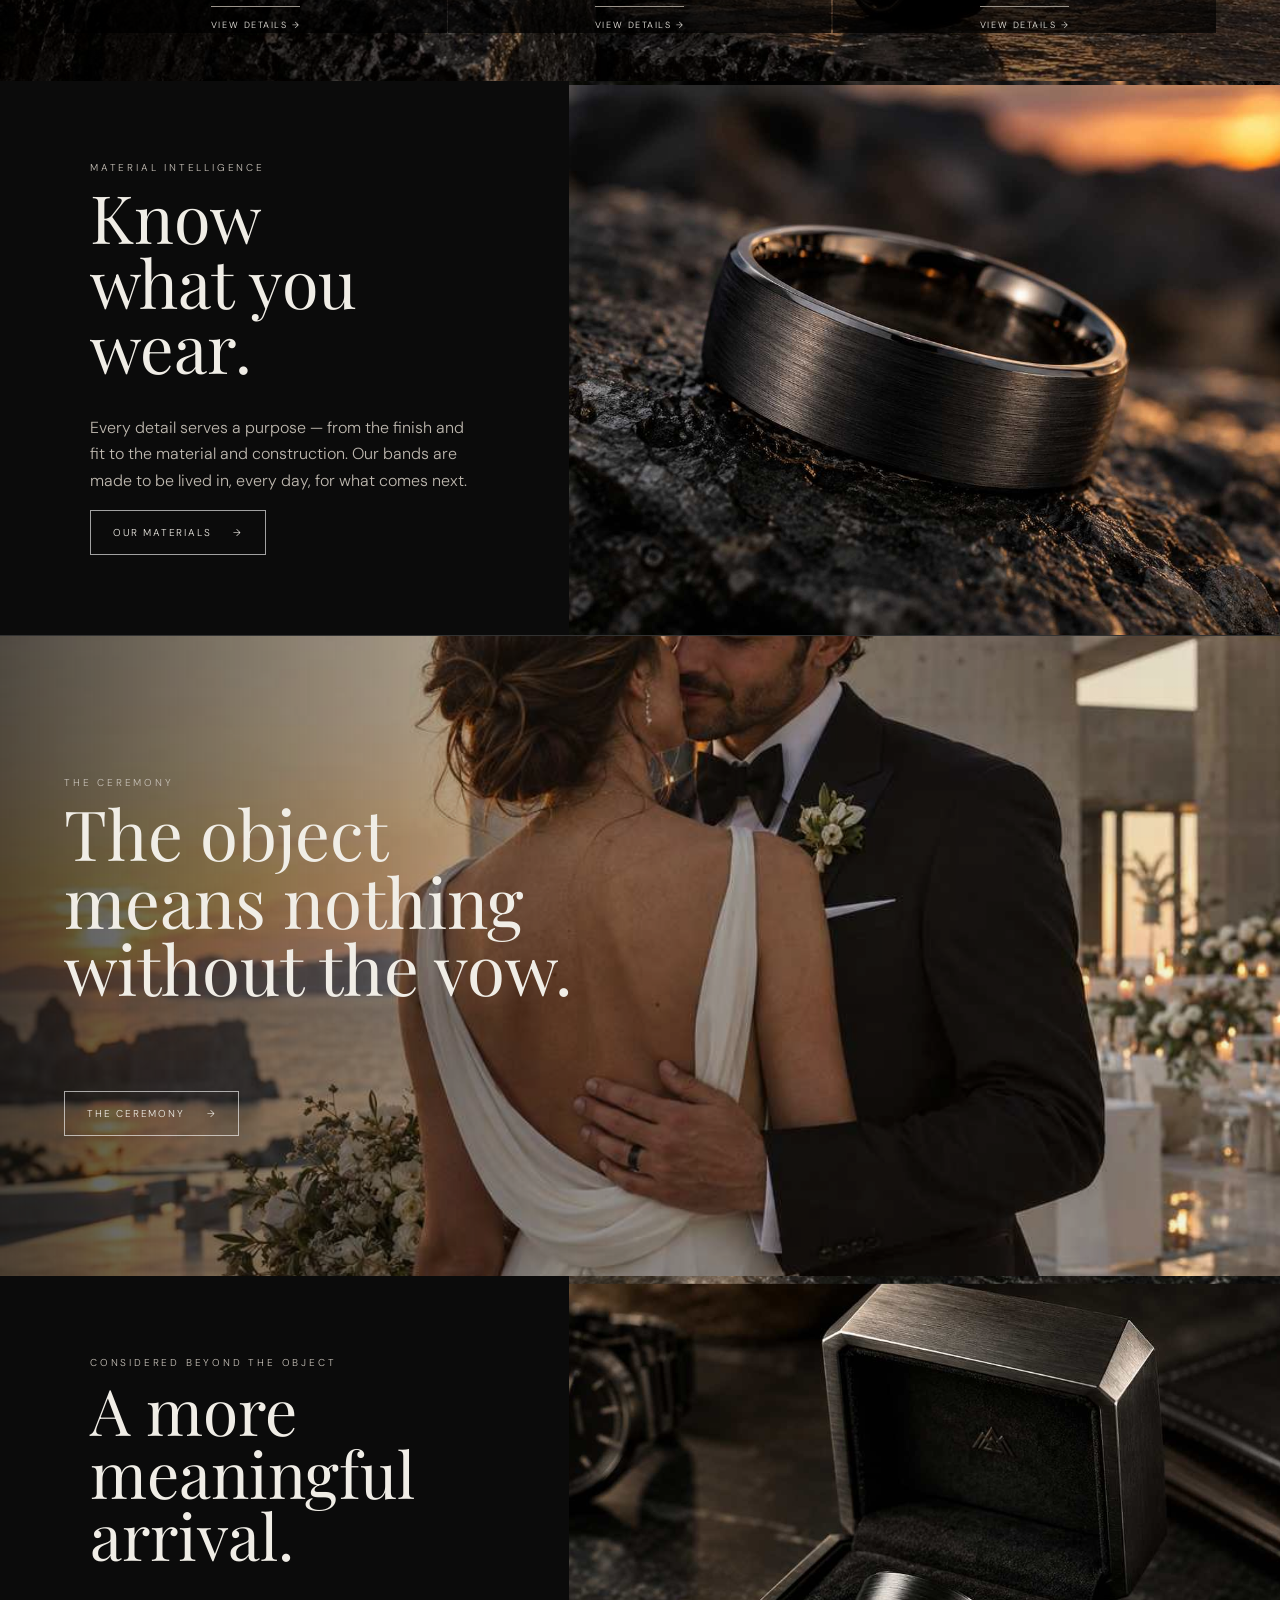
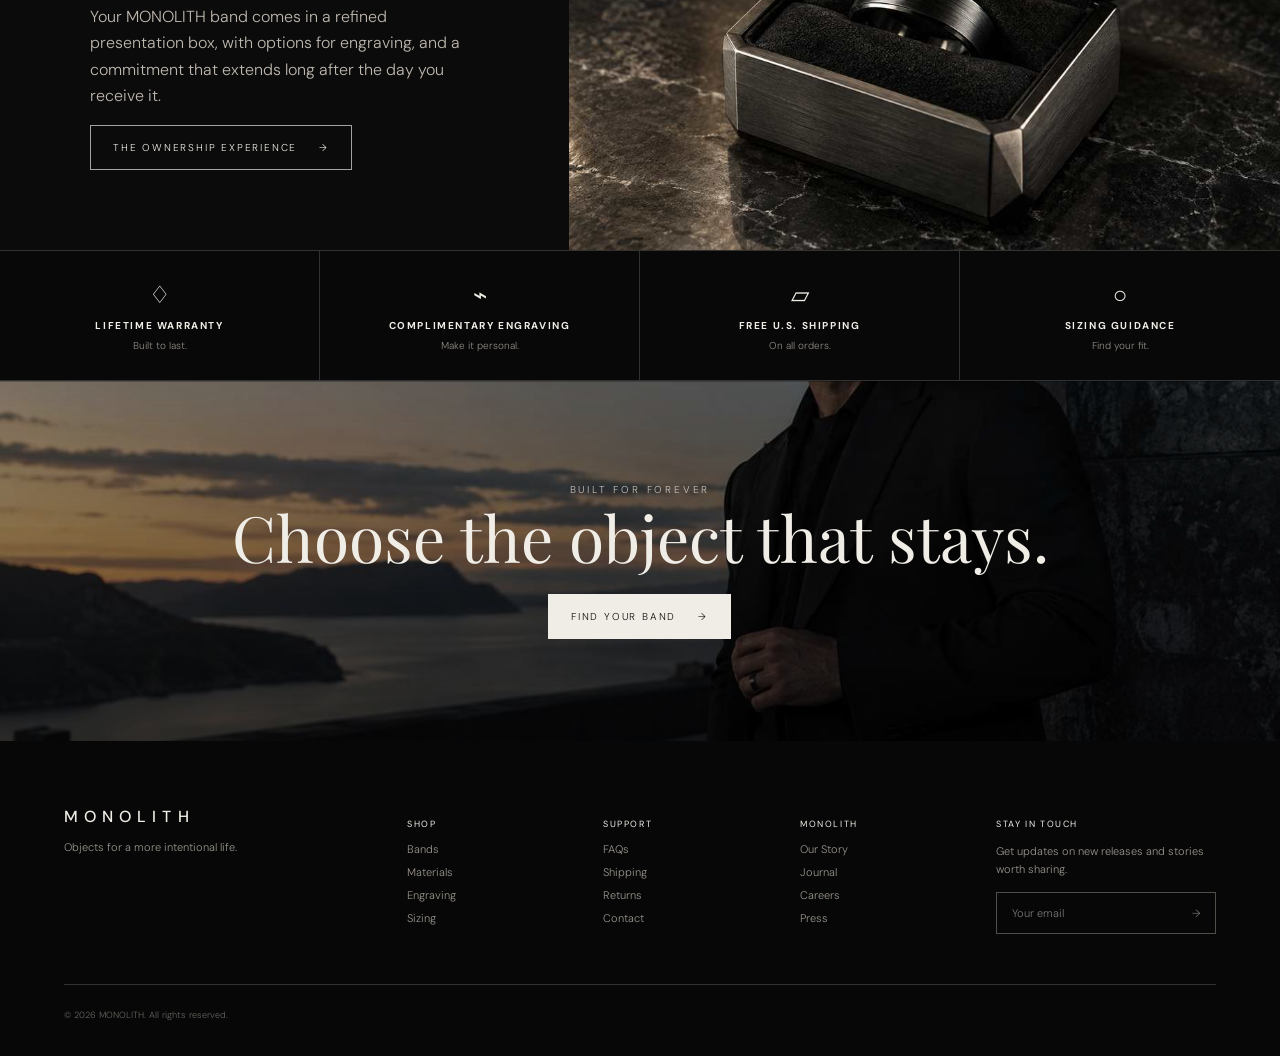
==== commit 52a82113: "Route homepage bag to cart" ====
--- a/index.html
+++ b/index.html
@@ -96,7 +96,7 @@
 </style>
 </head>
 <body>
-<nav class="nav"><a class="brand" href="index.html" aria-label="MONOLITH home">MONOLITH</a><div class="navlinks"><a href="#bands">Bands</a><a href="#materials">Materials</a><a href="#ceremony">The Ceremony</a><a href="contact.html">Support</a></div><a class="navright" href="checkout.html">Bag (0)</a></nav>
+<nav class="nav"><a class="brand" href="index.html" aria-label="MONOLITH home">MONOLITH</a><div class="navlinks"><a href="#bands">Bands</a><a href="#materials">Materials</a><a href="#ceremony">The Ceremony</a><a href="contact.html">Support</a></div><a class="navright" href="cart.html">Bag (1)</a></nav>
 <header class="hero"><div class="hero-copy"><div><div class="eyebrow">Built for what lasts</div><h1>Promises<br>have weight.</h1><div class="sub">Permanent objects for promises meant to endure.</div><a class="btn" href="#bands">Explore the bands <span>→</span></a></div></div></header>
 <section class="thesis"><div class="eyebrow">The MONOLITH approach</div><p>A wedding band is one of the few objects a man may wear every day for decades. MONOLITH approaches it accordingly: with material honesty, deliberate proportion, and restraint.</p><div class="rule"></div></section>
 <section class="collection" id="bands"><div class="shell"><div class="eyebrow" style="text-align:center">Selected bands</div><h2>Three expressions. A lifetime of meaning.</h2><div class="products"><article class="product"><h3>The Sentinel</h3><small>Brushed Titanium</small><div class="price">$425</div><a class="detail" href="#">View details →</a></article><article class="product"><h3>The Column</h3><small>Brushed Platinum</small><div class="price">$390</div><a class="detail" href="#">View details →</a></article><article class="product"><h3>The Vow</h3><small>Black Zirconium</small><div class="price">$475</div><a class="detail" href="#">View details →</a></article></div></div></section>
